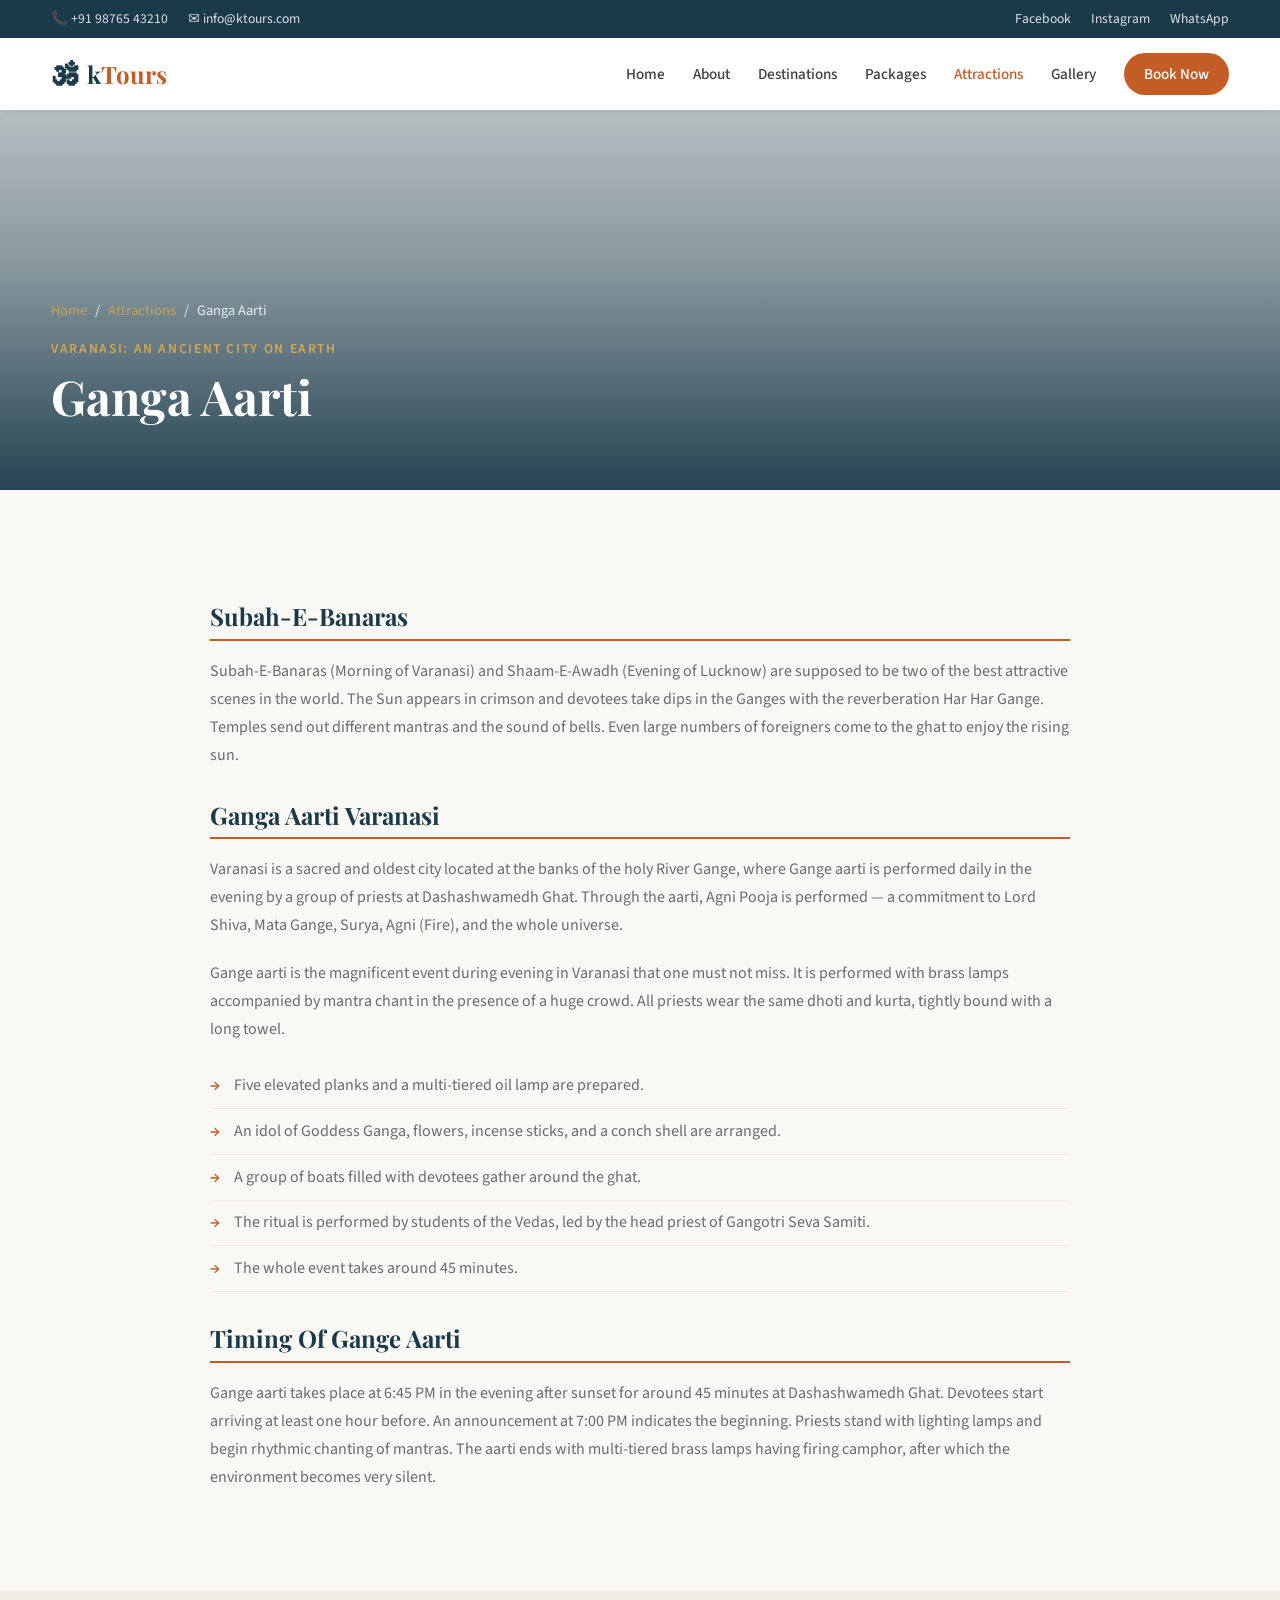
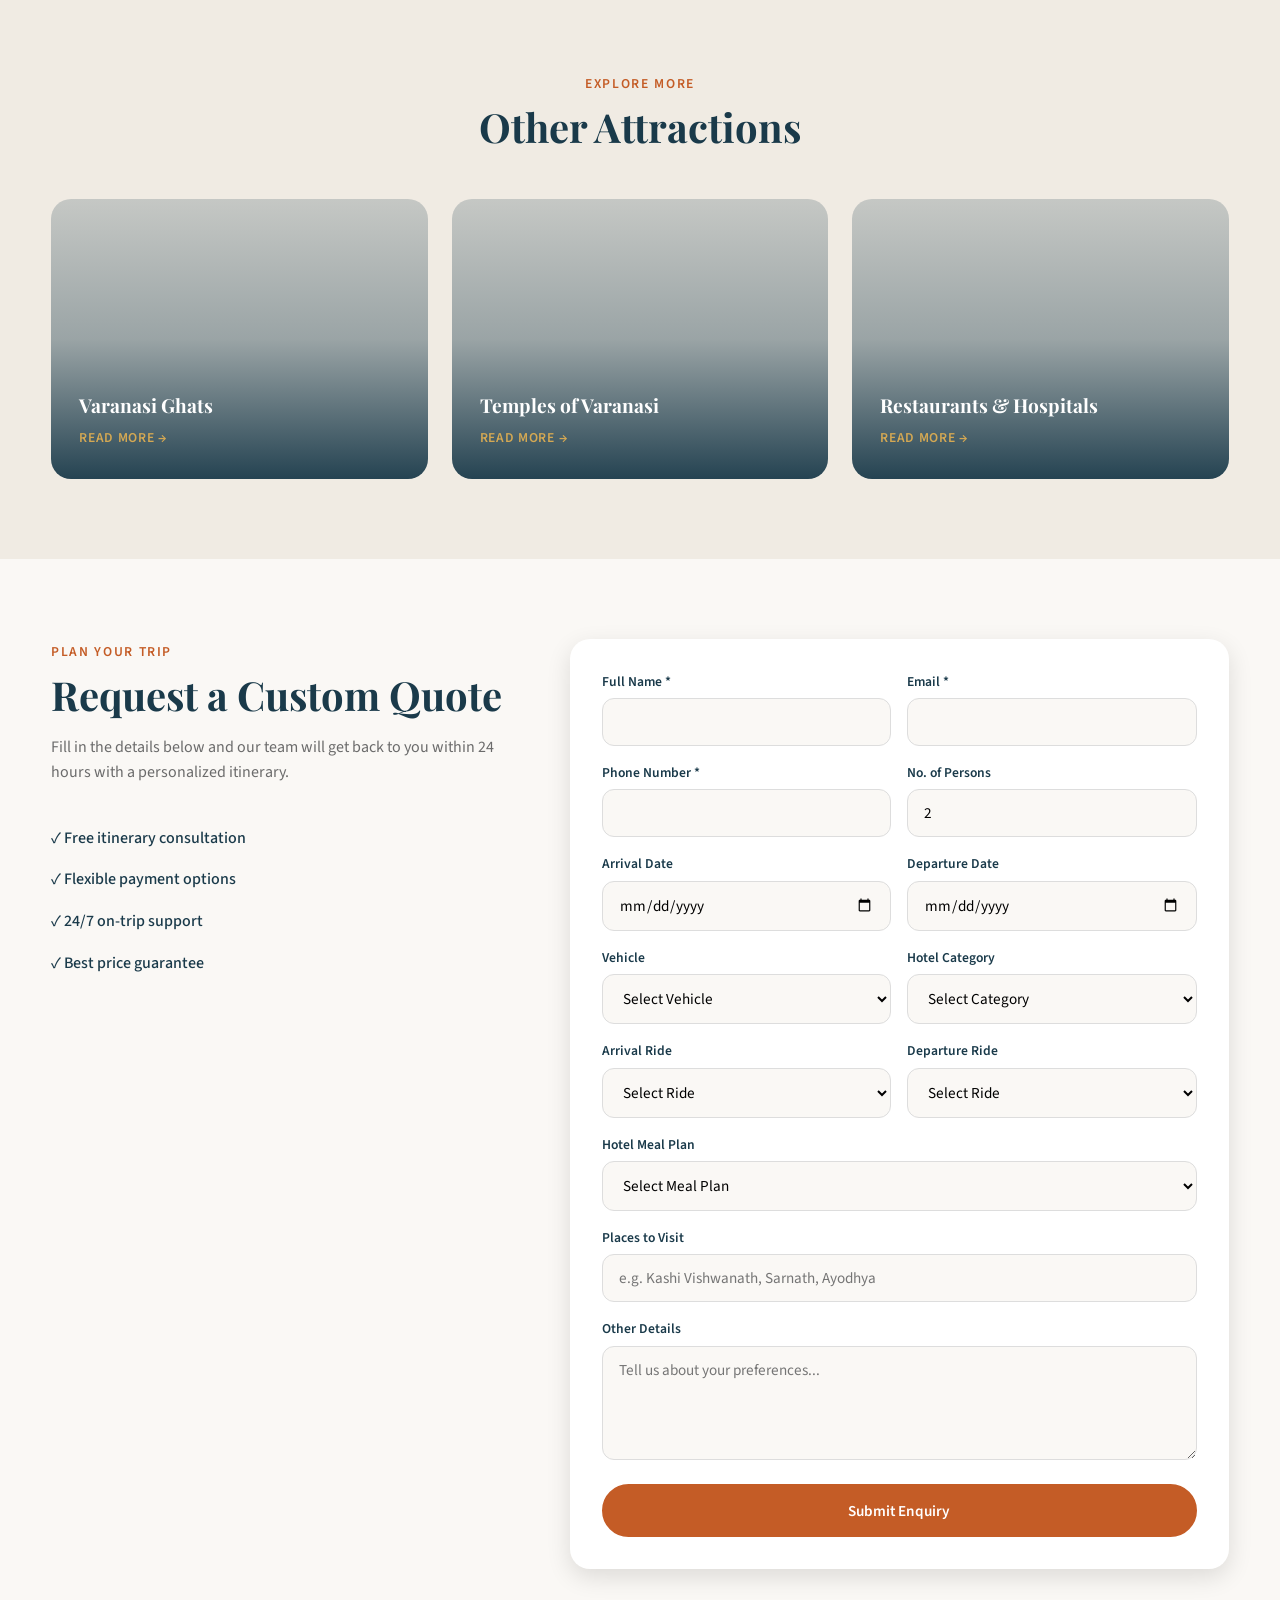
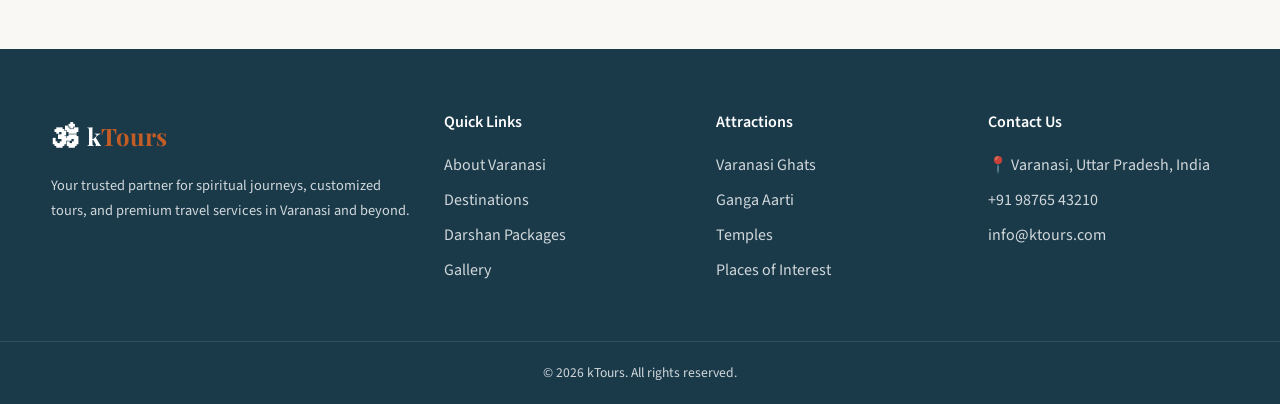
==== attractions/ganga-aarti.html @ e017579f "Initial commit" ====
<!DOCTYPE html>
<html lang="en">
<head>
  <meta charset="UTF-8" />
  <meta name="viewport" content="width=device-width, initial-scale=1.0" />
  <meta name="description" content="Witness the magnificent Ganga Aarti at Dashashwamedh Ghat — an unforgettable spiritual experience in Varanasi." />
  <title>Ganga Aarti | kTours</title>
  <link rel="preconnect" href="https://fonts.googleapis.com" />
  <link rel="preconnect" href="https://fonts.gstatic.com" crossorigin />
  <link href="https://fonts.googleapis.com/css2?family=Playfair+Display:wght@500;600;700&family=Source+Sans+3:wght@400;500;600;700&display=swap" rel="stylesheet" />
  <link rel="stylesheet" href="../css/styles.css" />
</head>
<body>
  <div id="app"></div>
  <script src="../js/attractions-data.js"></script>
  <script src="../js/components.js"></script>
  <script src="../js/attraction-page.js"></script>
  <script>initAttractionPage("ganga-aarti");</script>
</body>
</html>
---- css/styles.css ----
/* ===== CSS Variables ===== */
:root {
  --color-primary: #c45c26;
  --color-primary-dark: #a34a1c;
  --color-primary-light: #e8783a;
  --color-secondary: #1a3a4a;
  --color-secondary-light: #2a5568;
  --color-accent: #d4a853;
  --color-bg: #faf8f5;
  --color-bg-alt: #f0ebe3;
  --color-dark: #1a1a1a;
  --color-text: #3d3d3d;
  --color-text-light: #6b6b6b;
  --color-white: #ffffff;
  --font-display: "Playfair Display", Georgia, serif;
  --font-body: "Source Sans 3", system-ui, sans-serif;
  --shadow-sm: 0 2px 8px rgba(0, 0, 0, 0.08);
  --shadow-md: 0 8px 24px rgba(0, 0, 0, 0.12);
  --shadow-lg: 0 16px 48px rgba(0, 0, 0, 0.16);
  --radius: 12px;
  --radius-lg: 20px;
  --transition: 0.3s ease;
  --header-height: 72px;
}

/* ===== Reset & Base ===== */
*,
*::before,
*::after {
  box-sizing: border-box;
  margin: 0;
  padding: 0;
}

html {
  scroll-behavior: smooth;
}

body {
  font-family: var(--font-body);
  font-size: 16px;
  line-height: 1.6;
  color: var(--color-text);
  background: var(--color-bg);
}

img {
  max-width: 100%;
  height: auto;
  display: block;
}

a {
  color: inherit;
  text-decoration: none;
}

ul {
  list-style: none;
}

.container {
  width: min(1200px, 92%);
  margin-inline: auto;
}

/* ===== Typography ===== */
h1, h2, h3, h4 {
  font-family: var(--font-display);
  color: var(--color-secondary);
  line-height: 1.2;
}

h1 { font-size: clamp(2.2rem, 5vw, 3.5rem); }
h2 { font-size: clamp(1.8rem, 3.5vw, 2.5rem); }
h3 { font-size: 1.25rem; }

em {
  font-style: italic;
  color: var(--color-primary);
}

.section-label {
  display: inline-block;
  font-size: 0.85rem;
  font-weight: 600;
  text-transform: uppercase;
  letter-spacing: 0.12em;
  color: var(--color-primary);
  margin-bottom: 0.5rem;
}

.section {
  padding: 5rem 0;
}

.section--alt {
  background: var(--color-bg-alt);
}

.section--dark {
  background: var(--color-secondary);
}

.section-header {
  text-align: center;
  max-width: 640px;
  margin: 0 auto 3rem;
}

.section-header p {
  color: var(--color-text-light);
  margin-top: 0.75rem;
}

.section-header--light h2,
.section-header--light .section-label {
  color: var(--color-white);
}

.section-header--light .section-label {
  color: var(--color-accent);
}

/* ===== Buttons ===== */
.btn {
  display: inline-flex;
  align-items: center;
  justify-content: center;
  padding: 0.85rem 1.75rem;
  font-family: var(--font-body);
  font-size: 0.95rem;
  font-weight: 600;
  border-radius: 50px;
  border: 2px solid transparent;
  cursor: pointer;
  transition: var(--transition);
}

.btn--primary {
  background: var(--color-primary);
  color: var(--color-white);
  border-color: var(--color-primary);
}

.btn--primary:hover {
  background: var(--color-primary-dark);
  border-color: var(--color-primary-dark);
  transform: translateY(-2px);
  box-shadow: var(--shadow-md);
}

.btn--outline {
  background: transparent;
  color: var(--color-white);
  border-color: rgba(255, 255, 255, 0.7);
}

.btn--outline:hover {
  background: var(--color-white);
  color: var(--color-secondary);
}

.btn--lg {
  padding: 1rem 2.25rem;
  font-size: 1rem;
}

.btn--full {
  width: 100%;
}

/* ===== Top Bar ===== */
.top-bar {
  background: var(--color-secondary);
  color: rgba(255, 255, 255, 0.85);
  font-size: 0.85rem;
  padding: 0.5rem 0;
}

.top-bar__inner {
  display: flex;
  justify-content: space-between;
  align-items: center;
  flex-wrap: wrap;
  gap: 0.5rem;
}

.top-bar__contact,
.top-bar__social {
  display: flex;
  gap: 1.25rem;
}

.top-bar a:hover {
  color: var(--color-accent);
}

/* ===== Header ===== */
.header {
  position: sticky;
  top: 0;
  z-index: 1000;
  background: var(--color-white);
  box-shadow: var(--shadow-sm);
  transition: var(--transition);
}

.header--scrolled {
  box-shadow: var(--shadow-md);
}

.header__inner {
  display: flex;
  align-items: center;
  justify-content: space-between;
  height: var(--header-height);
}

.logo {
  display: flex;
  align-items: center;
  gap: 0.5rem;
  font-family: var(--font-display);
  font-size: 1.5rem;
  font-weight: 700;
  color: var(--color-secondary);
}

.logo span span {
  color: var(--color-primary);
}

.logo__icon {
  font-size: 1.75rem;
}

.nav {
  display: flex;
  align-items: center;
  gap: 1.75rem;
}

.nav a {
  font-weight: 500;
  font-size: 0.95rem;
  transition: var(--transition);
}

.nav a:hover {
  color: var(--color-primary);
}

.nav__cta {
  background: var(--color-primary);
  color: var(--color-white) !important;
  padding: 0.55rem 1.25rem;
  border-radius: 50px;
}

.nav__cta:hover {
  background: var(--color-primary-dark);
}

.menu-toggle {
  display: none;
  flex-direction: column;
  gap: 5px;
  background: none;
  border: none;
  cursor: pointer;
  padding: 4px;
}

.menu-toggle span {
  display: block;
  width: 24px;
  height: 2px;
  background: var(--color-secondary);
  transition: var(--transition);
}

.menu-toggle.active span:nth-child(1) {
  transform: rotate(45deg) translate(5px, 5px);
}

.menu-toggle.active span:nth-child(2) {
  opacity: 0;
}

.menu-toggle.active span:nth-child(3) {
  transform: rotate(-45deg) translate(5px, -5px);
}

/* ===== Hero ===== */
.hero {
  position: relative;
  height: 85vh;
  min-height: 520px;
  display: flex;
  align-items: center;
  overflow: hidden;
}

.hero__slides {
  position: absolute;
  inset: 0;
}

.hero__slide {
  position: absolute;
  inset: 0;
  background-size: cover;
  background-position: center;
  opacity: 0;
  transition: opacity 1s ease;
}

.hero__slide--active {
  opacity: 1;
}

.hero__overlay {
  position: absolute;
  inset: 0;
  background: linear-gradient(
    135deg,
    rgba(26, 58, 74, 0.85) 0%,
    rgba(26, 58, 74, 0.5) 50%,
    rgba(196, 92, 38, 0.3) 100%
  );
}

.hero__content {
  position: relative;
  z-index: 2;
  color: var(--color-white);
  max-width: 720px;
}

.hero__eyebrow {
  font-size: 0.9rem;
  font-weight: 600;
  text-transform: uppercase;
  letter-spacing: 0.15em;
  color: var(--color-accent);
  margin-bottom: 1rem;
}

.hero h1 {
  color: var(--color-white);
  margin-bottom: 1rem;
}

.hero h1 em {
  color: var(--color-accent);
}

.hero__subtitle {
  font-size: 1.15rem;
  opacity: 0.9;
  margin-bottom: 2rem;
  max-width: 560px;
}

.hero__actions {
  display: flex;
  gap: 1rem;
  flex-wrap: wrap;
}

.hero__indicators {
  position: absolute;
  bottom: 2rem;
  left: 50%;
  transform: translateX(-50%);
  display: flex;
  gap: 0.5rem;
  z-index: 2;
}

.hero__indicator {
  width: 40px;
  height: 4px;
  border-radius: 2px;
  background: rgba(255, 255, 255, 0.4);
  border: none;
  cursor: pointer;
  transition: var(--transition);
}

.hero__indicator--active {
  background: var(--color-accent);
  width: 56px;
}

/* ===== Transport ===== */
.transport {
  margin-top: -3rem;
  position: relative;
  z-index: 10;
  padding-bottom: 2rem;
}

.transport__grid {
  display: grid;
  grid-template-columns: repeat(3, 1fr);
  gap: 1.5rem;
}

.transport-card {
  background: var(--color-white);
  padding: 2rem;
  border-radius: var(--radius-lg);
  box-shadow: var(--shadow-md);
  text-align: center;
  transition: var(--transition);
}

.transport-card:hover {
  transform: translateY(-4px);
  box-shadow: var(--shadow-lg);
}

.transport-card__icon {
  font-size: 2.5rem;
  margin-bottom: 1rem;
}

.transport-card h3 {
  margin-bottom: 0.75rem;
}

.transport-card p {
  font-size: 0.9rem;
  color: var(--color-text-light);
}

/* ===== About ===== */
.about__grid {
  display: grid;
  grid-template-columns: 1fr 1fr;
  gap: 4rem;
  align-items: center;
}

.about__image {
  position: relative;
  border-radius: var(--radius-lg);
  overflow: hidden;
}

.about__image img {
  width: 100%;
  height: 480px;
  object-fit: cover;
}

.about__badge {
  position: absolute;
  bottom: 1.5rem;
  right: 1.5rem;
  background: var(--color-primary);
  color: var(--color-white);
  padding: 1.25rem 1.5rem;
  border-radius: var(--radius);
  text-align: center;
}

.about__badge strong {
  display: block;
  font-family: var(--font-display);
  font-size: 1.75rem;
}

.about__badge span {
  font-size: 0.85rem;
  opacity: 0.9;
}

.about__content h2 {
  margin-bottom: 1rem;
}

.about__content > p {
  margin-bottom: 2rem;
  color: var(--color-text-light);
}

.info-grid {
  display: grid;
  grid-template-columns: repeat(3, 1fr);
  gap: 1rem;
}

.info-item {
  background: var(--color-bg-alt);
  padding: 1rem;
  border-radius: var(--radius);
  border-left: 3px solid var(--color-primary);
}

.info-item span {
  display: block;
  font-size: 0.8rem;
  color: var(--color-text-light);
  text-transform: uppercase;
  letter-spacing: 0.05em;
}

.info-item strong {
  font-size: 1rem;
  color: var(--color-secondary);
}

/* ===== Testimonials ===== */
.testimonials__grid {
  display: grid;
  grid-template-columns: repeat(3, 1fr);
  gap: 1.5rem;
}

.testimonial-card {
  background: var(--color-white);
  padding: 2rem;
  border-radius: var(--radius-lg);
  box-shadow: var(--shadow-sm);
  transition: var(--transition);
}

.testimonial-card:hover {
  box-shadow: var(--shadow-md);
}

.testimonial-card__stars {
  color: var(--color-accent);
  font-size: 1.1rem;
  margin-bottom: 1rem;
}

.testimonial-card p {
  font-style: italic;
  color: var(--color-text-light);
  margin-bottom: 1.5rem;
}

.testimonial-card footer strong {
  display: block;
  color: var(--color-secondary);
}

.testimonial-card footer span {
  font-size: 0.85rem;
  color: var(--color-text-light);
}

/* ===== Package Cards ===== */
.packages__grid {
  display: grid;
  grid-template-columns: repeat(4, 1fr);
  gap: 1.5rem;
}

.package-card {
  background: var(--color-white);
  border-radius: var(--radius-lg);
  overflow: hidden;
  box-shadow: var(--shadow-sm);
  transition: var(--transition);
}

.package-card:hover {
  transform: translateY(-6px);
  box-shadow: var(--shadow-lg);
}

.package-card__image {
  position: relative;
  height: 200px;
  overflow: hidden;
}

.package-card__image img {
  width: 100%;
  height: 100%;
  object-fit: cover;
  transition: transform 0.5s ease;
}

.package-card:hover .package-card__image img {
  transform: scale(1.08);
}

.package-card__body {
  padding: 1.25rem;
}

.package-card__body h3 {
  font-size: 1.05rem;
  margin-bottom: 0.5rem;
  line-height: 1.35;
}

.package-card__meta {
  display: flex;
  justify-content: space-between;
  align-items: center;
  font-size: 0.85rem;
}

.package-card__duration {
  color: var(--color-text-light);
}

.package-card__price {
  font-weight: 700;
  color: var(--color-primary);
}

.package-card__link {
  display: block;
  margin-top: 1rem;
  text-align: center;
  padding: 0.6rem;
  background: var(--color-bg-alt);
  border-radius: var(--radius);
  font-weight: 600;
  font-size: 0.9rem;
  color: var(--color-secondary);
  transition: var(--transition);
}

.package-card__link:hover {
  background: var(--color-primary);
  color: var(--color-white);
}

/* ===== Attractions ===== */
.attractions {
  position: relative;
  overflow: hidden;
}

.attractions__bg {
  position: absolute;
  inset: 0;
  background-image: url("https://images.unsplash.com/photo-1561361513-2d2a49e263bd?w=1920&q=80");
  background-size: cover;
  background-position: center;
  background-attachment: fixed;
}

.attractions__bg::after {
  content: "";
  position: absolute;
  inset: 0;
  background: linear-gradient(
    180deg,
    rgba(26, 58, 74, 0.94) 0%,
    rgba(26, 58, 74, 0.88) 100%
  );
}

.attractions__inner {
  position: relative;
  z-index: 1;
}

.attractions__grid {
  display: grid;
  grid-template-columns: repeat(3, 1fr);
  gap: 1.5rem;
}

.attractions__grid--compact {
  grid-template-columns: repeat(3, 1fr);
}

.attraction-card {
  position: relative;
  min-height: 280px;
  border-radius: var(--radius-lg);
  overflow: hidden;
  background-size: cover;
  background-position: center;
  display: flex;
  align-items: flex-end;
  transition: var(--transition);
}

.attraction-card--linked {
  text-decoration: none;
  color: inherit;
  cursor: pointer;
}

.attraction-card--linked:hover {
  transform: translateY(-6px);
  box-shadow: var(--shadow-lg);
}

.attraction-card__overlay {
  position: absolute;
  inset: 0;
  background: linear-gradient(
    to top,
    rgba(26, 58, 74, 0.95) 0%,
    rgba(26, 58, 74, 0.4) 50%,
    rgba(26, 58, 74, 0.2) 100%
  );
  transition: var(--transition);
}

.attraction-card--linked:hover .attraction-card__overlay {
  background: linear-gradient(
    to top,
    rgba(196, 92, 38, 0.92) 0%,
    rgba(26, 58, 74, 0.5) 60%,
    rgba(26, 58, 74, 0.25) 100%
  );
}

.attraction-card__content {
  position: relative;
  z-index: 1;
  padding: 1.75rem;
  width: 100%;
}

.attraction-card h3 {
  color: var(--color-white);
  margin-bottom: 0.5rem;
  font-size: 1.2rem;
}

.attraction-card p {
  color: rgba(255, 255, 255, 0.8);
  font-size: 0.9rem;
  margin-bottom: 0.75rem;
  line-height: 1.5;
}

.attraction-card__link-text {
  font-size: 0.85rem;
  font-weight: 600;
  color: var(--color-accent);
  text-transform: uppercase;
  letter-spacing: 0.05em;
}

/* ===== Attraction Detail Pages ===== */
.page-hero {
  position: relative;
  min-height: 380px;
  display: flex;
  align-items: flex-end;
  background-size: cover;
  background-position: center;
  padding: 3rem 0;
}

.page-hero__overlay {
  position: absolute;
  inset: 0;
  background: linear-gradient(
    to top,
    rgba(26, 58, 74, 0.95) 0%,
    rgba(26, 58, 74, 0.5) 60%,
    rgba(26, 58, 74, 0.3) 100%
  );
}

.page-hero__content {
  position: relative;
  z-index: 1;
  color: var(--color-white);
  padding-bottom: 1rem;
}

.breadcrumb {
  display: flex;
  flex-wrap: wrap;
  align-items: center;
  gap: 0.5rem;
  font-size: 0.9rem;
  margin-bottom: 1rem;
  opacity: 0.85;
}

.breadcrumb a {
  color: var(--color-accent);
}

.breadcrumb a:hover {
  text-decoration: underline;
}

.page-hero__eyebrow {
  font-size: 0.85rem;
  font-weight: 600;
  text-transform: uppercase;
  letter-spacing: 0.12em;
  color: var(--color-accent);
  margin-bottom: 0.5rem;
}

.page-hero h1 {
  color: var(--color-white);
  font-size: clamp(2rem, 4vw, 3rem);
}

.detail-content__inner {
  max-width: 860px;
}

.detail-intro {
  font-size: 1.15rem;
  line-height: 1.8;
  color: var(--color-secondary);
  margin-bottom: 1.5rem;
  font-weight: 500;
}

.detail-text {
  color: var(--color-text-light);
  margin-bottom: 1.25rem;
  line-height: 1.75;
}

.detail-heading {
  font-family: var(--font-display);
  color: var(--color-secondary);
  font-size: 1.5rem;
  margin: 2rem 0 1rem;
  padding-bottom: 0.5rem;
  border-bottom: 2px solid var(--color-primary);
}

.detail-list {
  list-style: none;
  margin-bottom: 1.5rem;
}

.detail-list li {
  position: relative;
  padding: 0.6rem 0 0.6rem 1.5rem;
  color: var(--color-text-light);
  border-bottom: 1px solid var(--color-bg-alt);
}

.detail-list li::before {
  content: "→";
  position: absolute;
  left: 0;
  color: var(--color-primary);
  font-weight: 600;
}

.detail-cards {
  display: grid;
  gap: 1.25rem;
}

.detail-card {
  background: var(--color-bg-alt);
  padding: 1.5rem;
  border-radius: var(--radius);
  border-left: 4px solid var(--color-primary);
}

.detail-card h4 {
  font-family: var(--font-display);
  color: var(--color-secondary);
  margin-bottom: 0.5rem;
  font-size: 1.15rem;
}

.detail-card p {
  color: var(--color-text-light);
  font-size: 0.95rem;
  line-height: 1.7;
}

.detail-grid {
  display: grid;
  grid-template-columns: repeat(2, 1fr);
  gap: 1rem;
}

.detail-grid-item {
  background: var(--color-white);
  padding: 1.25rem;
  border-radius: var(--radius);
  box-shadow: var(--shadow-sm);
  border-top: 3px solid var(--color-primary);
}

.detail-grid-item h4 {
  font-family: var(--font-body);
  font-weight: 600;
  color: var(--color-secondary);
  margin-bottom: 0.35rem;
}

.detail-grid-item p {
  font-size: 0.9rem;
  color: var(--color-text-light);
}

.nav__active {
  color: var(--color-primary);
}

/* ===== CTA Banner ===== */
.cta-banner {
  background: linear-gradient(135deg, var(--color-primary) 0%, var(--color-primary-dark) 100%);
  padding: 3.5rem 0;
}

.cta-banner__inner {
  display: flex;
  align-items: center;
  justify-content: space-between;
  gap: 2rem;
  flex-wrap: wrap;
}

.cta-banner h2 {
  color: var(--color-white);
  margin-bottom: 0.5rem;
}

.cta-banner p {
  color: rgba(255, 255, 255, 0.85);
}

.cta-banner .btn--primary {
  background: var(--color-white);
  color: var(--color-primary);
  border-color: var(--color-white);
  flex-shrink: 0;
}

.cta-banner .btn--primary:hover {
  background: var(--color-bg);
}

/* ===== Gallery ===== */
.gallery__grid {
  display: grid;
  grid-template-columns: repeat(4, 1fr);
  gap: 0.75rem;
}

.gallery__item {
  position: relative;
  aspect-ratio: 1;
  border-radius: var(--radius);
  overflow: hidden;
  cursor: pointer;
}

.gallery__item img {
  width: 100%;
  height: 100%;
  object-fit: cover;
  transition: transform 0.4s ease;
}

.gallery__item:hover img {
  transform: scale(1.1);
}

.gallery__item::after {
  content: "";
  position: absolute;
  inset: 0;
  background: rgba(196, 92, 38, 0);
  transition: var(--transition);
}

.gallery__item:hover::after {
  background: rgba(196, 92, 38, 0.25);
}

/* ===== Services ===== */
.services__grid {
  display: grid;
  grid-template-columns: repeat(3, 1fr);
  gap: 1.5rem;
}

.service-card {
  background: var(--color-white);
  border-radius: var(--radius-lg);
  overflow: hidden;
  box-shadow: var(--shadow-sm);
  transition: var(--transition);
}

.service-card:hover {
  box-shadow: var(--shadow-md);
}

.service-card img {
  width: 100%;
  height: 200px;
  object-fit: cover;
}

.service-card h3,
.service-card p {
  padding: 0 1.25rem;
}

.service-card h3 {
  margin-top: 1.25rem;
  margin-bottom: 0.5rem;
}

.service-card p {
  padding-bottom: 1.25rem;
  font-size: 0.9rem;
  color: var(--color-text-light);
}

/* ===== Booking ===== */
.booking__grid {
  display: grid;
  grid-template-columns: 1fr 1.4fr;
  gap: 3rem;
  align-items: start;
}

.booking__info h2 {
  margin-bottom: 1rem;
}

.booking__info > p {
  color: var(--color-text-light);
  margin-bottom: 2rem;
}

.booking__features li {
  padding: 0.5rem 0;
  font-weight: 500;
  color: var(--color-secondary);
}

.booking-form {
  background: var(--color-white);
  padding: 2rem;
  border-radius: var(--radius-lg);
  box-shadow: var(--shadow-md);
}

.form-row {
  display: grid;
  grid-template-columns: 1fr 1fr;
  gap: 1rem;
}

.form-group {
  margin-bottom: 1rem;
}

.form-group label {
  display: block;
  font-size: 0.85rem;
  font-weight: 600;
  margin-bottom: 0.35rem;
  color: var(--color-secondary);
}

.form-group input,
.form-group select,
.form-group textarea {
  width: 100%;
  padding: 0.75rem 1rem;
  border: 1.5px solid #ddd;
  border-radius: var(--radius);
  font-family: var(--font-body);
  font-size: 0.95rem;
  transition: var(--transition);
  background: var(--color-bg);
}

.form-group input:focus,
.form-group select:focus,
.form-group textarea:focus {
  outline: none;
  border-color: var(--color-primary);
  box-shadow: 0 0 0 3px rgba(196, 92, 38, 0.15);
}

.form-success {
  text-align: center;
  color: #2d8a4e;
  font-weight: 600;
  margin-top: 1rem;
  padding: 0.75rem;
  background: #e8f5ec;
  border-radius: var(--radius);
}

/* ===== Footer ===== */
.footer {
  background: var(--color-secondary);
  color: rgba(255, 255, 255, 0.8);
  padding-top: 4rem;
}

.footer__grid {
  display: grid;
  grid-template-columns: 1.5fr 1fr 1fr 1fr;
  gap: 2rem;
  padding-bottom: 3rem;
}

.footer .logo {
  color: var(--color-white);
  margin-bottom: 1rem;
}

.footer__brand p {
  font-size: 0.9rem;
  line-height: 1.7;
}

.footer h4 {
  color: var(--color-white);
  font-family: var(--font-body);
  font-size: 1rem;
  font-weight: 600;
  margin-bottom: 1.25rem;
}

.footer ul li {
  margin-bottom: 0.6rem;
}

.footer a:hover {
  color: var(--color-accent);
}

.footer__bottom {
  border-top: 1px solid rgba(255, 255, 255, 0.1);
  padding: 1.25rem 0;
  text-align: center;
  font-size: 0.85rem;
}

/* ===== Responsive ===== */
@media (max-width: 1024px) {
  .packages__grid {
    grid-template-columns: repeat(2, 1fr);
  }

  .gallery__grid {
    grid-template-columns: repeat(3, 1fr);
  }
}

@media (max-width: 768px) {
  .menu-toggle {
    display: flex;
  }

  .nav {
    position: fixed;
    top: var(--header-height);
    left: 0;
    right: 0;
    background: var(--color-white);
    flex-direction: column;
    padding: 1.5rem;
    gap: 1rem;
    box-shadow: var(--shadow-md);
    transform: translateY(-120%);
    opacity: 0;
    transition: var(--transition);
    pointer-events: none;
  }

  .nav--open {
    transform: translateY(0);
    opacity: 1;
    pointer-events: auto;
  }

  .transport__grid,
  .about__grid,
  .testimonials__grid,
  .attractions__grid,
  .attractions__grid--compact {
    grid-template-columns: 1fr;
  }

  .detail-grid {
    grid-template-columns: 1fr;
  }

  .page-hero {
    min-height: 300px;
  }

  .attractions__bg {
    background-attachment: scroll;
  }
  .services__grid,
  .booking__grid,
  .footer__grid {
    grid-template-columns: 1fr;
  }

  .info-grid {
    grid-template-columns: repeat(2, 1fr);
  }

  .packages__grid {
    grid-template-columns: 1fr;
  }

  .gallery__grid {
    grid-template-columns: repeat(2, 1fr);
  }

  .form-row {
    grid-template-columns: 1fr;
  }

  .hero {
    height: 70vh;
  }

  .transport {
    margin-top: 0;
    padding-top: 2rem;
  }

  .about__image img {
    height: 300px;
  }

  .cta-banner__inner {
    flex-direction: column;
    text-align: center;
  }

  .top-bar__social {
    display: none;
  }
}

@media (max-width: 480px) {
  .info-grid {
    grid-template-columns: 1fr;
  }

  .hero__actions {
    flex-direction: column;
  }

  .hero__actions .btn {
    width: 100%;
  }
}
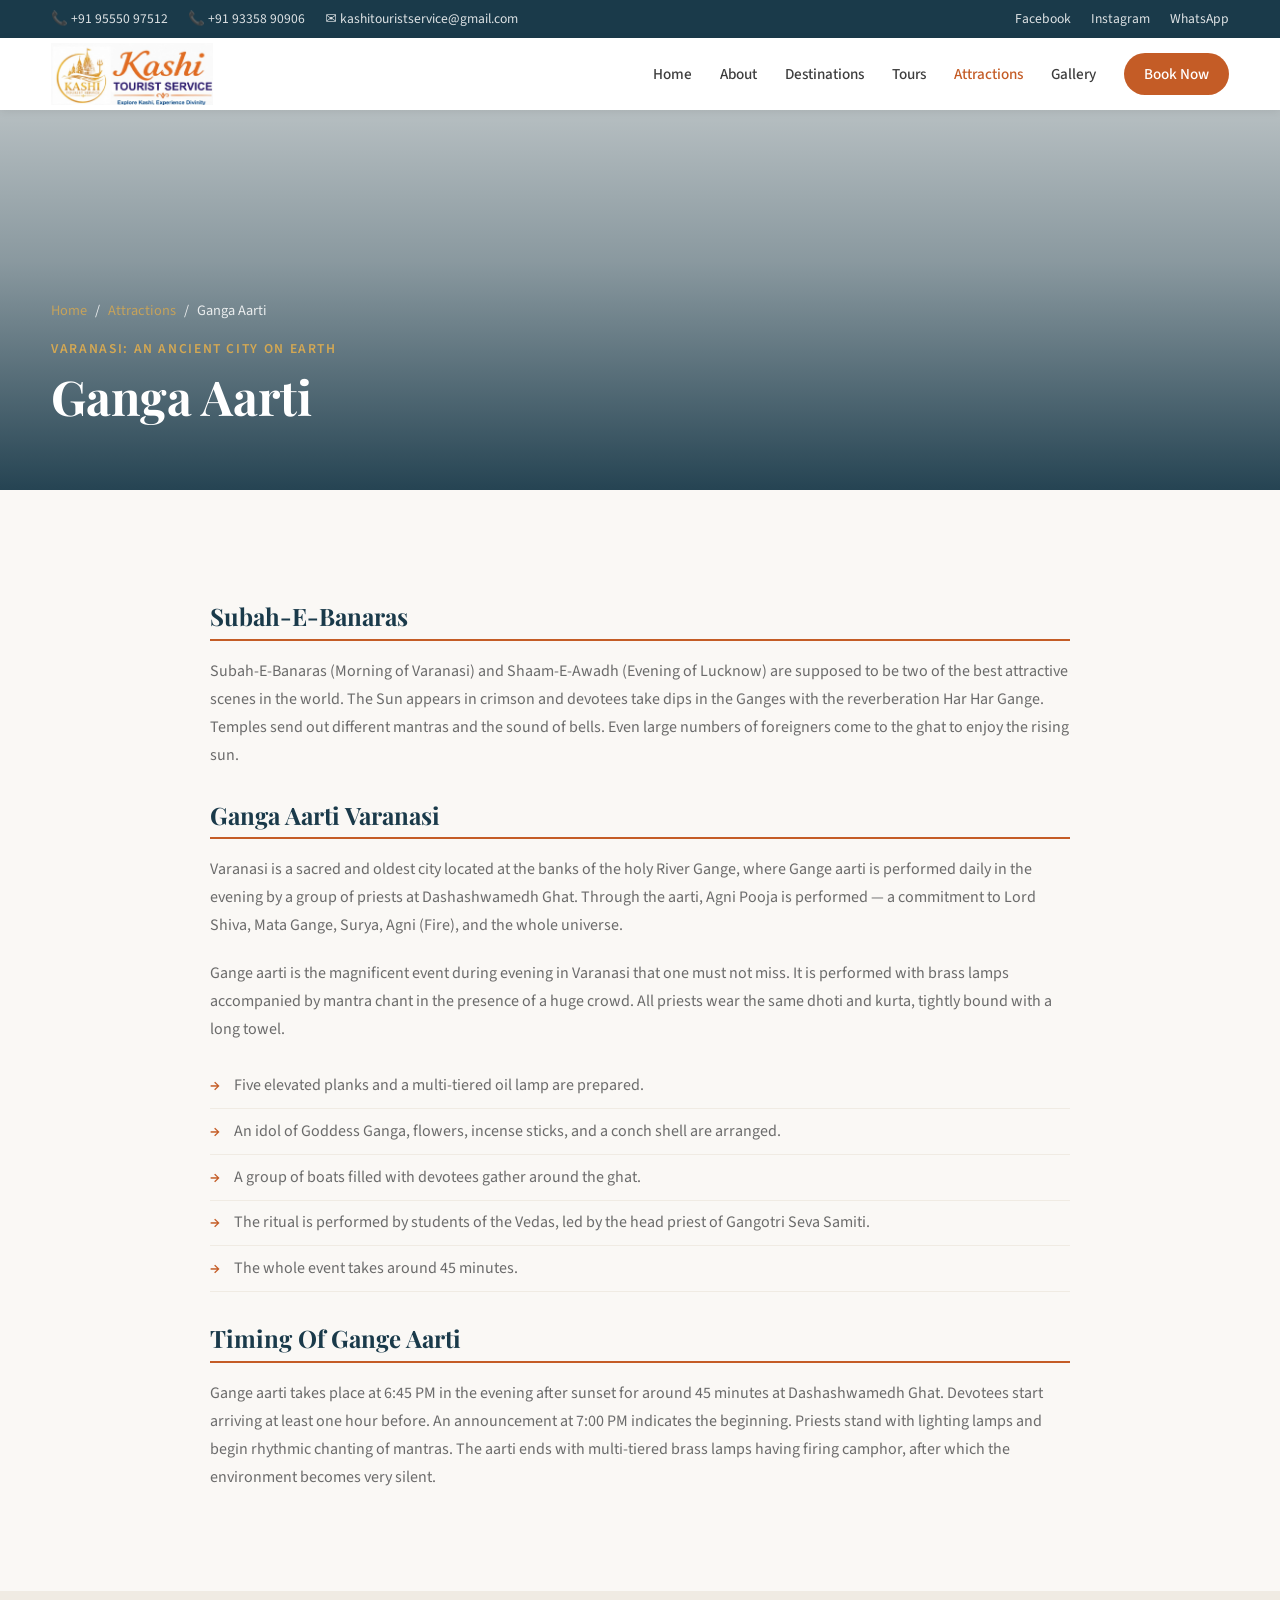
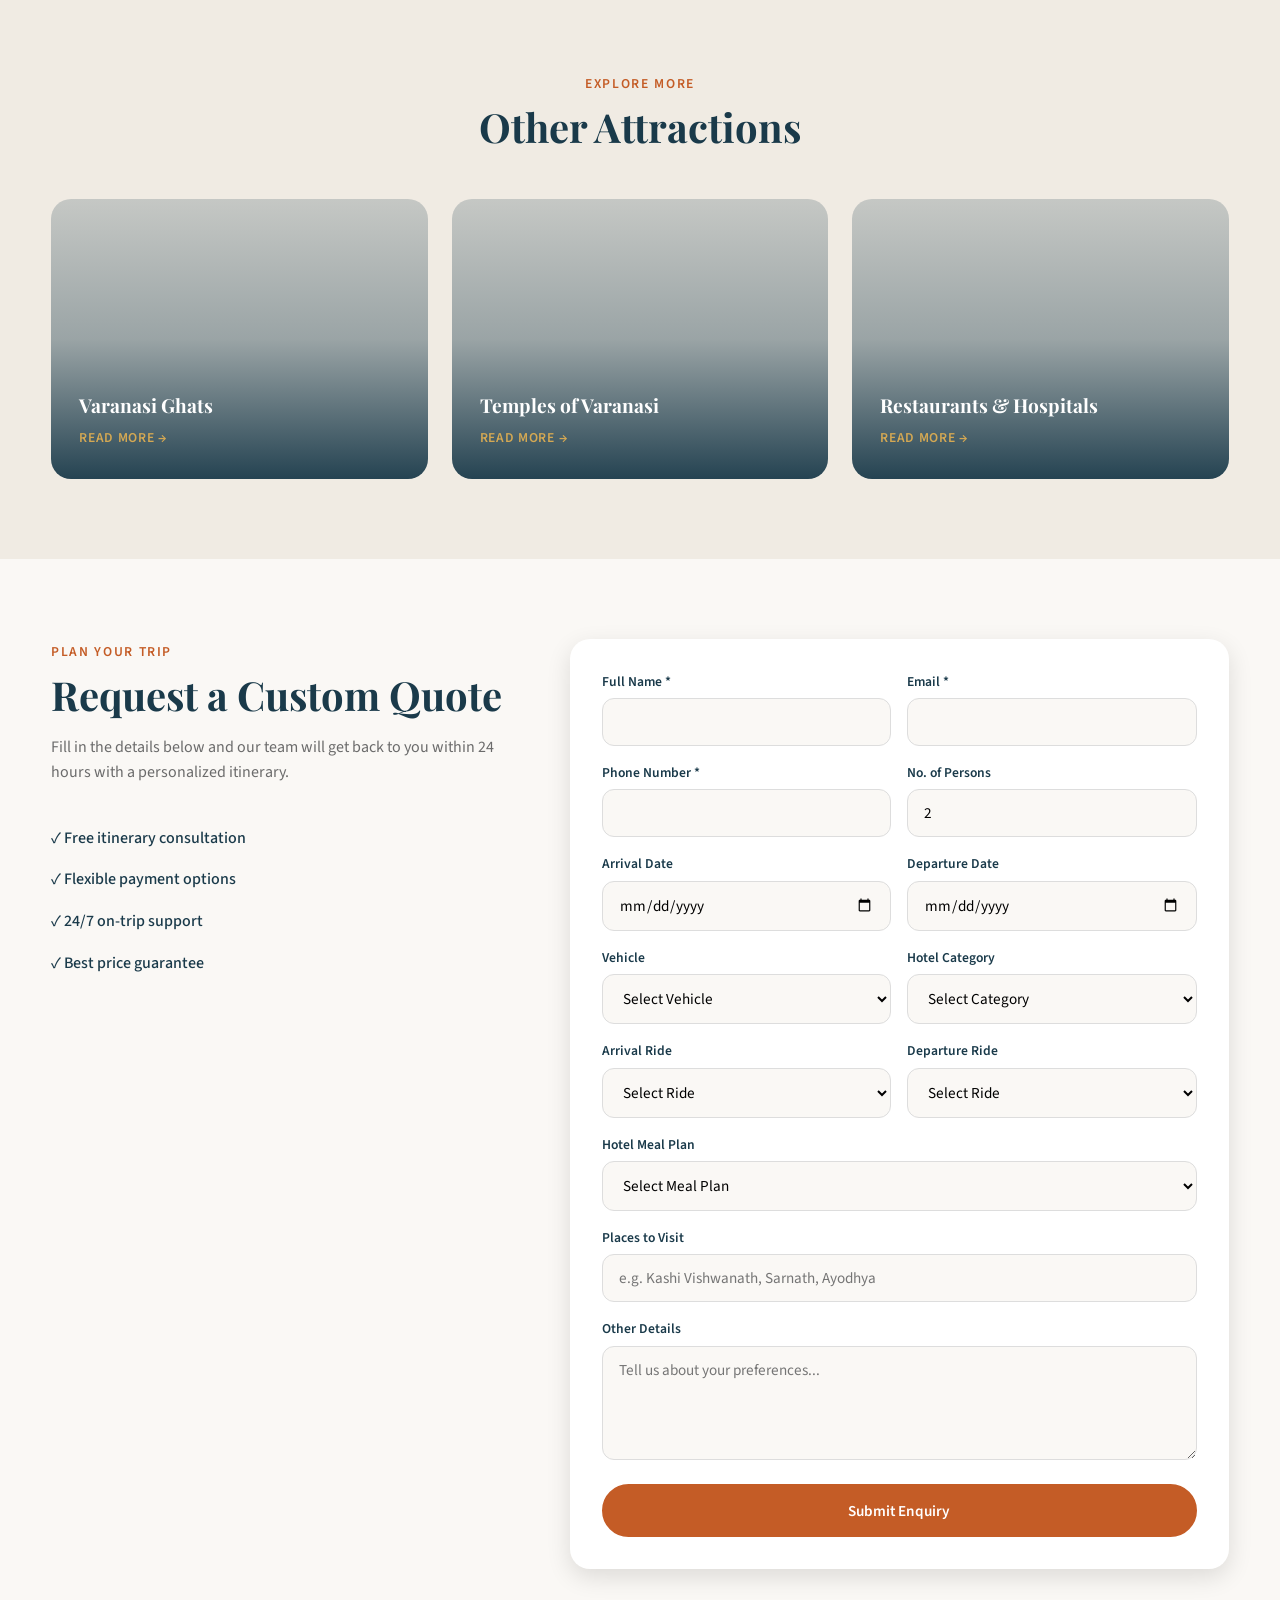
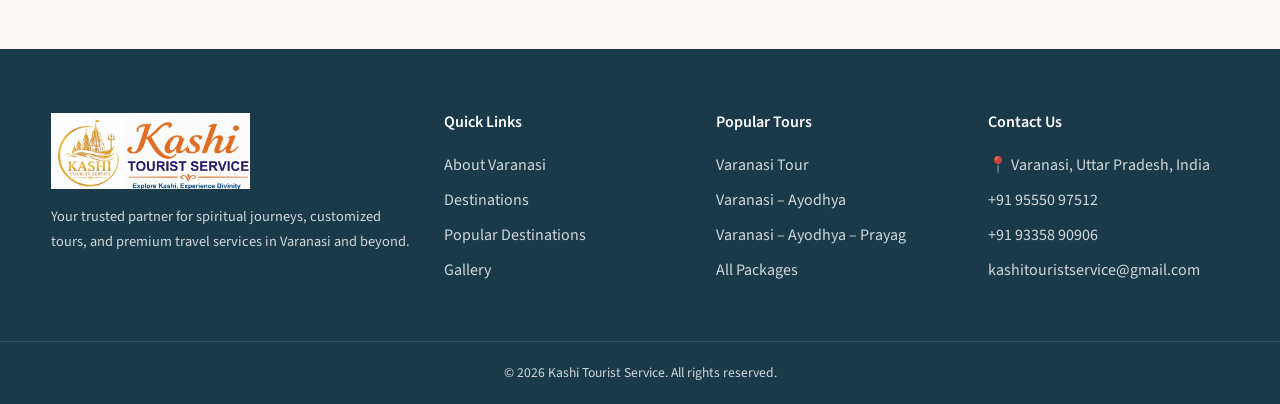
==== commit 86c50caf: "intial test change" ====
--- a/attractions/ganga-aarti.html
+++ b/attractions/ganga-aarti.html
@@ -4,7 +4,7 @@
   <meta charset="UTF-8" />
   <meta name="viewport" content="width=device-width, initial-scale=1.0" />
   <meta name="description" content="Witness the magnificent Ganga Aarti at Dashashwamedh Ghat — an unforgettable spiritual experience in Varanasi." />
-  <title>Ganga Aarti | kTours</title>
+  <title>Ganga Aarti | Kashi Tourist Service</title>
   <link rel="preconnect" href="https://fonts.googleapis.com" />
   <link rel="preconnect" href="https://fonts.gstatic.com" crossorigin />
   <link href="https://fonts.googleapis.com/css2?family=Playfair+Display:wght@500;600;700&family=Source+Sans+3:wght@400;500;600;700&display=swap" rel="stylesheet" />
--- a/css/styles.css
+++ b/css/styles.css
@@ -220,19 +220,20 @@
 .logo {
   display: flex;
   align-items: center;
-  gap: 0.5rem;
-  font-family: var(--font-display);
-  font-size: 1.5rem;
-  font-weight: 700;
-  color: var(--color-secondary);
-}
-
-.logo span span {
-  color: var(--color-primary);
-}
-
-.logo__icon {
-  font-size: 1.75rem;
+  flex-shrink: 0;
+}
+
+.logo__img {
+  height: 62px;
+  width: auto;
+  max-width: 280px;
+  object-fit: contain;
+  display: block;
+}
+
+.logo--footer .logo__img {
+  height: 76px;
+  max-width: 320px;
 }
 
 .nav {
@@ -557,8 +558,12 @@
 /* ===== Package Cards ===== */
 .packages__grid {
   display: grid;
-  grid-template-columns: repeat(4, 1fr);
+  grid-template-columns: repeat(3, 1fr);
   gap: 1.5rem;
+}
+
+.packages__grid--three {
+  grid-template-columns: repeat(3, 1fr);
 }
 
 .package-card {
@@ -909,6 +914,202 @@
 
 .nav__active {
   color: var(--color-primary);
+}
+
+/* ===== Tour Detail Pages ===== */
+.tour-detail__inner {
+  max-width: 900px;
+}
+
+.tour-meta {
+  display: grid;
+  grid-template-columns: repeat(3, 1fr);
+  gap: 1rem;
+  margin-bottom: 2rem;
+}
+
+.tour-meta__item {
+  background: var(--color-bg-alt);
+  padding: 1.25rem;
+  border-radius: var(--radius);
+  text-align: center;
+  border-top: 3px solid var(--color-primary);
+}
+
+.tour-meta__item span {
+  display: block;
+  font-size: 0.8rem;
+  text-transform: uppercase;
+  letter-spacing: 0.06em;
+  color: var(--color-text-light);
+  margin-bottom: 0.35rem;
+}
+
+.tour-meta__item strong {
+  color: var(--color-secondary);
+  font-size: 1rem;
+}
+
+.tour-meta__item--price strong {
+  color: var(--color-primary);
+  font-size: 1.25rem;
+}
+
+.tour-section-title {
+  font-family: var(--font-display);
+  color: var(--color-secondary);
+  font-size: 1.5rem;
+  margin: 2.5rem 0 1.5rem;
+  padding-bottom: 0.5rem;
+  border-bottom: 2px solid var(--color-bg-alt);
+}
+
+.tour-day {
+  background: var(--color-white);
+  border-radius: var(--radius-lg);
+  padding: 1.5rem;
+  margin-bottom: 1.25rem;
+  box-shadow: var(--shadow-sm);
+  border-left: 4px solid var(--color-primary);
+}
+
+.tour-day__title {
+  font-family: var(--font-display);
+  color: var(--color-secondary);
+  font-size: 1.15rem;
+  margin-bottom: 1rem;
+}
+
+.tour-day__list {
+  list-style: none;
+}
+
+.tour-day__list li {
+  position: relative;
+  padding: 0.45rem 0 0.45rem 1.25rem;
+  color: var(--color-text-light);
+  font-size: 0.95rem;
+  border-bottom: 1px solid var(--color-bg-alt);
+}
+
+.tour-day__list li:last-child {
+  border-bottom: none;
+}
+
+.tour-day__list li::before {
+  content: "•";
+  position: absolute;
+  left: 0;
+  color: var(--color-primary);
+  font-weight: 700;
+}
+
+.tour-info-grid {
+  display: grid;
+  grid-template-columns: 1fr 1fr;
+  gap: 1.5rem;
+  margin: 2.5rem 0;
+}
+
+.tour-info-box {
+  padding: 1.5rem;
+  border-radius: var(--radius-lg);
+}
+
+.tour-info-box--include {
+  background: #e8f5ec;
+  border: 1px solid #b8dfc4;
+}
+
+.tour-info-box--exclude {
+  background: #fef2f2;
+  border: 1px solid #f5c6c6;
+}
+
+.tour-info-box h3 {
+  font-family: var(--font-body);
+  font-size: 1.05rem;
+  margin-bottom: 1rem;
+  color: var(--color-secondary);
+}
+
+.tour-info-box ul {
+  list-style: none;
+}
+
+.tour-info-box li {
+  padding: 0.4rem 0;
+  font-size: 0.9rem;
+  color: var(--color-text);
+  border-bottom: 1px solid rgba(0, 0, 0, 0.06);
+}
+
+.tour-info-box li:last-child {
+  border-bottom: none;
+}
+
+.tour-highlights {
+  background: var(--color-bg-alt);
+  padding: 1.75rem;
+  border-radius: var(--radius-lg);
+  margin-bottom: 2rem;
+}
+
+.tour-highlights h3 {
+  font-family: var(--font-body);
+  font-size: 1.1rem;
+  margin-bottom: 1rem;
+  color: var(--color-secondary);
+}
+
+.tour-highlights ul {
+  list-style: none;
+  display: grid;
+  grid-template-columns: 1fr 1fr;
+  gap: 0.5rem;
+}
+
+.tour-highlights li {
+  padding: 0.4rem 0 0.4rem 1.25rem;
+  position: relative;
+  font-size: 0.9rem;
+  color: var(--color-text);
+}
+
+.tour-highlights li::before {
+  content: "★";
+  position: absolute;
+  left: 0;
+  color: var(--color-accent);
+  font-size: 0.75rem;
+}
+
+.tour-cta {
+  text-align: center;
+  background: linear-gradient(135deg, var(--color-secondary) 0%, var(--color-secondary-light) 100%);
+  color: var(--color-white);
+  padding: 2.5rem;
+  border-radius: var(--radius-lg);
+  margin-top: 2rem;
+}
+
+.tour-cta__price {
+  font-family: var(--font-display);
+  font-size: 1.75rem;
+  color: var(--color-accent);
+  margin-bottom: 0.75rem;
+}
+
+.tour-cta__text {
+  opacity: 0.9;
+  margin-bottom: 1.5rem;
+  max-width: 560px;
+  margin-inline: auto;
+}
+
+.tour-cta .btn--primary {
+  background: var(--color-primary);
+  border-color: var(--color-primary);
 }
 
 /* ===== CTA Banner ===== */
@@ -1196,6 +1397,16 @@
     grid-template-columns: 1fr;
   }
 
+  .tour-meta,
+  .tour-info-grid,
+  .tour-highlights ul {
+    grid-template-columns: 1fr;
+  }
+
+  .packages__grid--three {
+    grid-template-columns: 1fr;
+  }
+
   .detail-grid {
     grid-template-columns: 1fr;
   }
@@ -1250,6 +1461,16 @@
   .top-bar__social {
     display: none;
   }
+
+  .logo__img {
+    height: 48px;
+    max-width: 200px;
+  }
+
+  .logo--footer .logo__img {
+    height: 58px;
+    max-width: 240px;
+  }
 }
 
 @media (max-width: 480px) {
